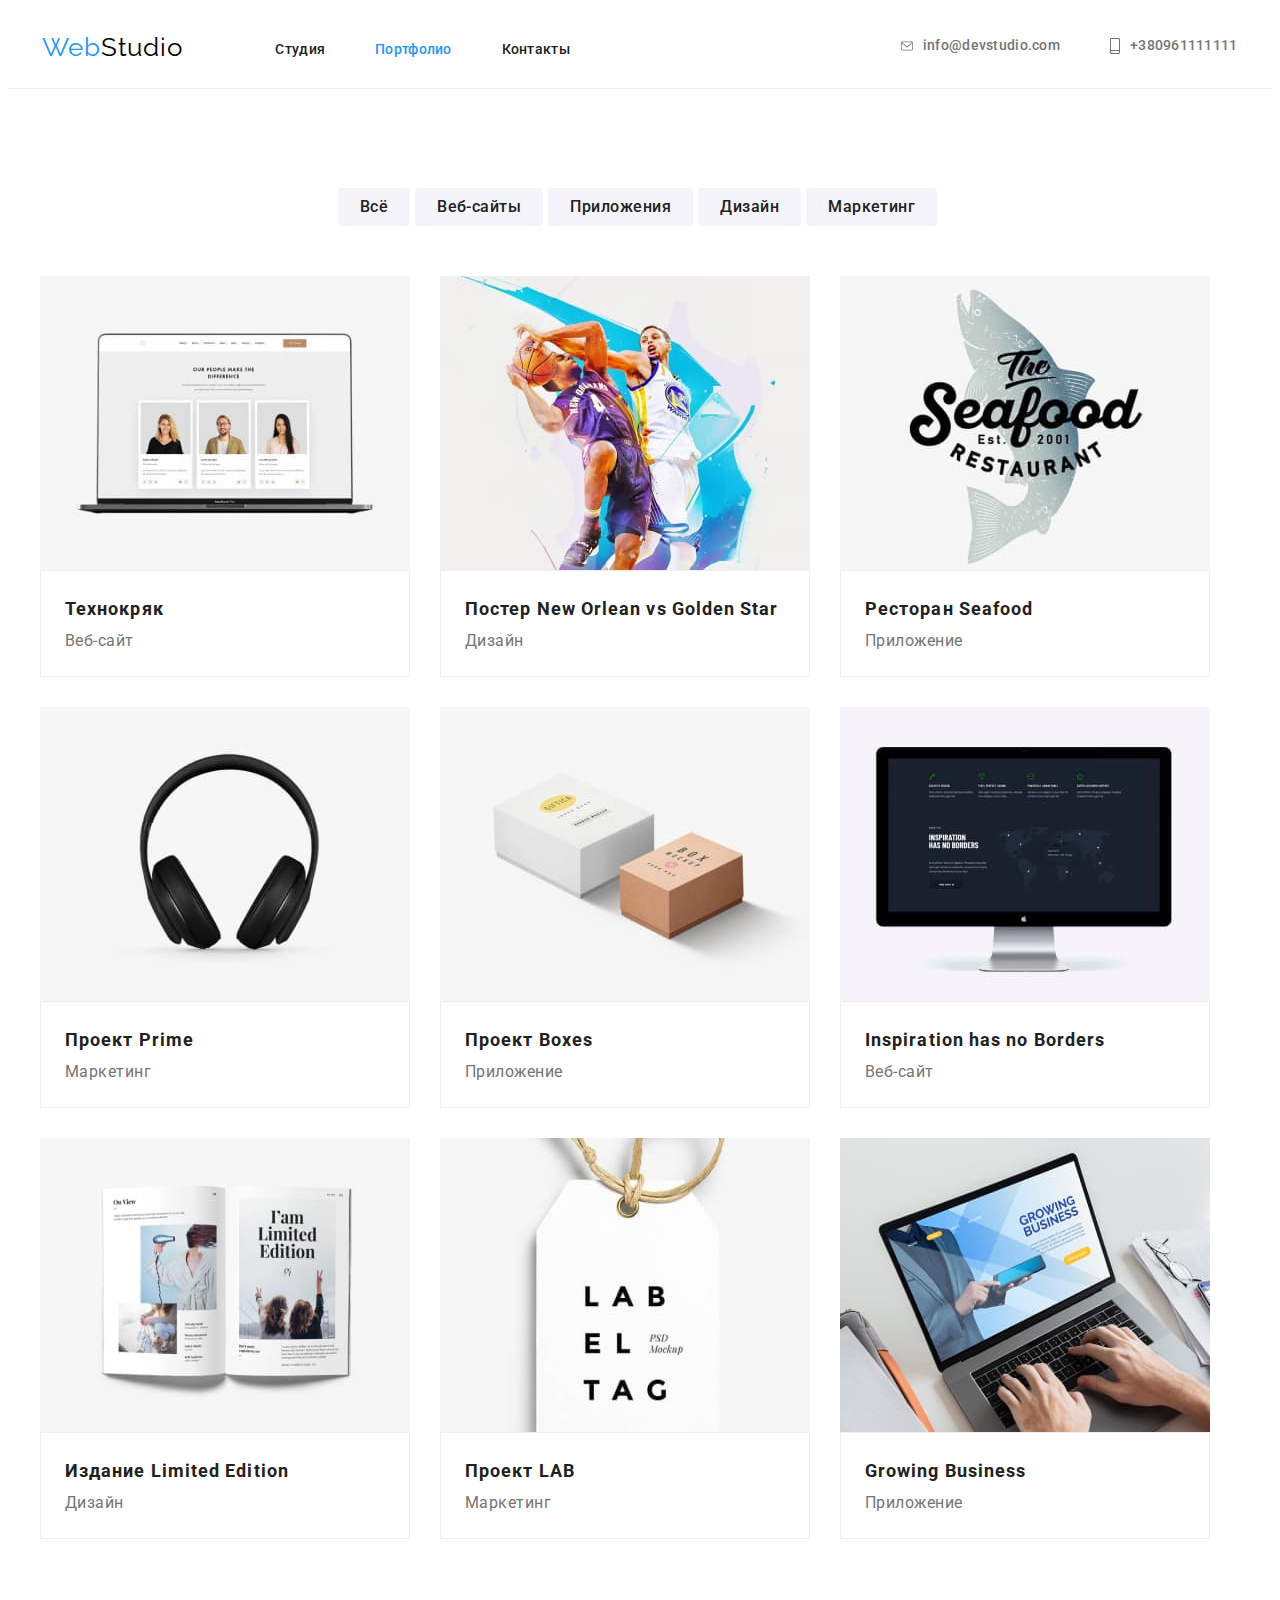
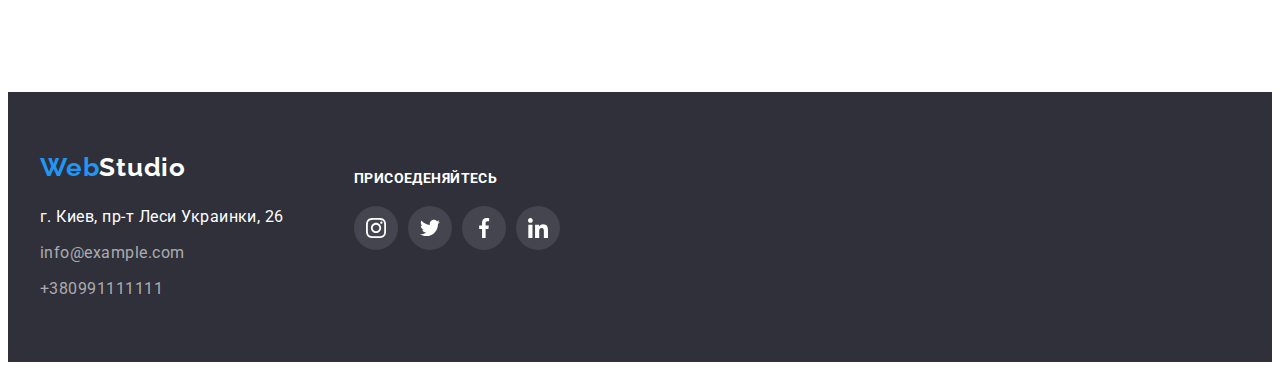
==== portfolio.html @ 8c32306e "Add files via upload" ====
<!DOCTYPE html>
<html lang="ru">
<head>
    <meta charset="UTF-8">
    <meta http-equiv="X-UA-Compatible" content="IE=edge">
    <meta name="viewport" content="width=device-width, initial-scale=1.0">
    <title>Portfolio</title>
    <link rel="preconnect" href="https://fonts.googleapis.com">
    <link rel="preconnect" href="https://fonts.gstatic.com" crossorigin>
    <link href="https://fonts.googleapis.com/css2?family=Raleway:wght@700&family=Roboto:wght@400;500;700;900&display=swap" rel="stylesheet">
    <link rel="stylesheet" href="https://cdnjs.cloudflare.com/ajax/libs/modern-normalize/1.1.0/modern-normalize.min.css" integrity="sha512-wpPYUAdjBVSE4KJnH1VR1HeZfpl1ub8YT/NKx4PuQ5NmX2tKuGu6U/JRp5y+Y8XG2tV+wKQpNHVUX03MfMFn9Q==" crossorigin="anonymous" referrerpolicy="no-referrer" />
    <link rel="stylesheet" href="./css/style.css">
</head>
<body class="body">

    <!--Шапка сайта-->

    <header class="head">
        <div class="header container">
           
            <a class="logo" href="index.html"> <span class="web-style">Web</span><span class="studio-style">Studio</span> </a>
     
            <nav class="nav-box">
                <ul class="nav-links">
                    <li class="nav-items"><a href="index.html" class="nav-link">Студия</a></li>
                    <li class="nav-items"><a href="portfolio.html" class="nav-link active-page">Портфолио</a></li>
                    <li class="nav-items"><a href="" class="nav-link">Контакты</a></li>
                </ul>
                <ul class="link-box">
                    <li class="mail">
                        <a href="mailto:info@devstudio.com" class="link-box_mail">
                            <svg class="card-icon" width="12" height="16">
                                <use href="./img/sprite.svg#icon-envelope"></use>
                            </svg>
                            info@devstudio.com
                        </a>
                    </li>
                    <li>
                        <a href="tel:+380961111111" class="link-box_phone">
                            <svg class="card-icon" width="10" height="16">
                                <use href="./img/sprite.svg#icon-smartphone"></use>
                            </svg>
                            +380961111111
                        </a>
                    </li>
                </ul>
            </nav>
        </div>

    </header>
    
    <main> 

        <!--Вкладки сйта-->

        <section class="portfolio-box">
            <div class="container">
                
                <ul class="buttons">
                    <li><button type="button" class="button-portfolio">Всё</button></li>
                    <li><button type="button" class="button-portfolio">Веб-сайты</button></li>
                    <li><button type="button" class="button-portfolio">Приложения</button></li>
                    <li><button type="button" class="button-portfolio">Дизайн</button></li>
                    <li><button type="button" class="button-portfolio">Маркетинг</button></li>
                </ul>
            
        <!--Проекты-->
            
                <ul class="project">
                    <li class="project-list">
                        <img src="./img/portfolio/img_1.jpg" alt="Технокряк">
                        <div class="project-text">
                            <h3 class="project-name">Технокряк</h3>
                            <p class="project-work">Веб-сайт</p>
                        </div>
                        
                    </li>
                    <li class="project-list">
                        <img src="./img/portfolio/img_2.jpg" alt="Постер New Orlean vs Golden Star">
                        <div class="project-text">
                            <h3 class="project-name">Постер New Orlean vs Golden Star</h3>
                            <p class="project-work">Дизайн</p>
                        </div>
                        
                    </li>
                    <li class="project-list">
                        <img src="./img/portfolio/img_3.jpg" alt="Ресторан Seafood">
                        <div class="project-text">
                            <h3 class="project-name">Ресторан Seafood</h3>
                            <p class="project-work">Приложение</p>
                        </div>
                        
                    </li>
                    <li class="project-list">
                        <img src="./img/portfolio/img_4.jpg" alt="Проект Prime">
                        <div class="project-text">
                            <h3 class="project-name">Проект Prime</h3>
                            <p class="project-work">Маркетинг</p>
                        </div>
                        
                    </li>
                    <li class="project-list">
                        <img src="./img/portfolio/img_5.jpg" alt="Проект Boxes">
                        <div class="project-text">
                            <h3 class="project-name">Проект Boxes</h3>
                            <p class="project-work">Приложение</p>
                        </div>
                        
                    </li>
                    <li class="project-list">
                        <img src="./img/portfolio/img_6.jpg" alt="Inspiration has no Borders">
                        <div class="project-text">
                            <h3 class="project-name">Inspiration has no Borders</h3>
                            <p class="project-work">Веб-сайт</p>
                        </div>
                        
                    </li>
                    <li class="project-list">
                        <img src="./img/portfolio/img_7.jpg" alt="Издание Limited Edition">
                        <div class="project-text">
                            <h3 class="project-name">Издание Limited Edition</h3>
                            <p class="project-work">Дизайн</p>
                        </div>
                        
                    </li>
                    <li class="project-list">
                        <img src="./img/portfolio/img_8.jpg" alt="Проект LAB">
                        <div class="project-text">
                            <h3 class="project-name">Проект LAB</h3>
                            <p class="project-work">Маркетинг</p>
                        </div>
                        
                    </li>
                    <li class="project-list">
                        <img src="./img/portfolio/img_9.jpg" alt="Growing Business">
                        <div class="project-text">
                            <h3 class="project-name">Growing Business</h3>
                            <p class="project-work">Приложение</p>
                        </div>
                        
                    </li>
                </ul>
            </div>
        </section>
        
    </main>
            
        <!--Футер-->
        
        <footer class="footer">
            <div class="container column">
                <div class="nav-footer">
                    <a class="logo-footer" href="index.html"> <span class="web-style-footer">Web</span><span class="studio-style-footer">Studio</span> </a>
                    <address>
                        <ul>
                            <li class="footer-box">
                                <p class="footer-link location">г. Киев, пр-т Леси Украинки, 26</p>
                            </li>
                            <li class="footer-box">
                                <a class="footer-link" href="mailto:info@example.com">info@example.com</a>
                            </li>
                            <li class="footer-box">
                                <a class="footer-link" href="tel:+380991111111">+380991111111</a>
                            </li>
                        </ul>
                    </address>
                </div>
                <div>
                    <h4 class="footer-icon-name">ПРИСОЕДЕНЯЙТЕСЬ</h4>
                    <ul class="social-links in-footer">
                        <li class="social-link">
                            <a class="link-icon foot" href="#">
                                <svg class="social-icon in-foot" width="20" height="20">
                                    <use href="./img/sprite.svg#icon-instagram"></use>
                                </svg>
                            </a>
                        </li>
                        <li class="social-link">
                            <a class="link-icon foot" href="#">
                                <svg class="social-icon in-foot" width="20" height="20">
                                    <use href="./img/sprite.svg#icon-twitter"></use>
                                </svg>
                            </a>
                        </li>
                        <li class="social-link">
                            <a class="link-icon foot" href="#">
                                <svg class="social-icon in-foot" width="20" height="20">
                                    <use href="img/sprite.svg#icon-facebook"></use>
                                </svg>
                            </a>
                        </li>
                        <li class="social-link">
                            <a class="link-icon foot" href="#">
                                <svg class="social-icon in-foot" width="20" height="20">
                                    <use href="./img/sprite.svg#icon-linkedin"></use>
                                </svg>
                            </a>
                        </li>
                    </ul>
                </div>
            </div>
        </footer>

</body>
</html>
---- css/style.css ----
:root {
    --theme-colour: #2196F3;

    --text-primary: #212121;
    --text-secondary: #757575;
    
    --primary-font: "Roboto";
    --secondary-font: "Raleway";
}

body {
    font-family: var(--primary-font);
}

ul,li {
    list-style: none;
    margin: 0px;
}

a {text-decoration: none;}

address {font-style: normal;}

h1,h2,h3,p{
    margin: auto;
}

img{
    display: block;
    margin: 0;
}

ul,li{
    padding: 0px;
}

h2{
    font-weight: bold;
    font-size: 36px;
    line-height: 1.2;
    text-align: center;
    letter-spacing: 0.03em;
    color: var(--text-primary);
    }
.container{
    width: 1200px;
    margin-left: auto;
    margin-right: auto;
    padding-left: 15px;
    padding-right: 15px;
        
    }

/*Стилизирование хедера*/

    .head{
        border-bottom: 1px solid #ECECEC;
    }

    .header{
        display: flex;
        align-items: center;
        justify-content: center;
        left: 0px;
        top: 80px;
        
    }
    
    .logo{
        font-family: var(--secondary-font), sans-serif;
        font-style: normal;
        font-size: 26px;
        line-height: 1.2;
        letter-spacing: 0.03em;
        margin-right: 93px;
        padding-top: 24px;
        padding-bottom: 25px;  
        }

    .nav-links{
        display: flex;
        margin: 0;
        margin-right: 331px;
    }
    .nav-box{
        background: #FFFFFF;
        display: flex;
        align-items: center;
        
    }
    .web-style{
        color: #2196F3;
    }
    .studio-style{
        color: #000000;
    }
    .nav-items:not(:last-child){
        margin-right: 50px;
    }

    .nav-link:hover,
    .nav-link:focus{
        color: var(--theme-colour);
        }

    .nav-link{
        font-family: var(--primary-font);
        font-style: normal;
        font-weight: 500;
        font-size: 14px;
        line-height: 1.1;
        letter-spacing: 0.02em;
        color: var(--text-primary);
    }

    .active-page{
        color: var(--theme-colour);
    }

    .link-box{
        display: flex;
        margin-left: auto;
    }
    
    .card-icon{
        fill: #757575;
        margin-right: 10px;
    }
    
    
    .link-box_mail,
    .link-box_phone{
        font-family: var(--primary-font);
        font-style: normal;
        font-weight: 500;
        font-size: 14px;
        line-height: 1.1;
        letter-spacing: 0.02em;
        color: var(--text-secondary); 
        display: inline-flex;
    }

    .link-box_mail:hover .card-icon,
    .link-box_mail:focus .card-icon{
        fill: var(--theme-colour);
    }
    .link-box_phone:hover .card-icon,
    .link-box_phone:focus .card-icon{
        fill: var(--theme-colour);
    }
    .link-box_mail:hover,
    .link-box_mail:focus,
    .link-box_phone:hover,
    .link-box_phone:focus{
        color: var(--theme-colour);
    }

    
    .link-box_mail{
        margin-right: 50px;
    }

    .hero-box{
        height: 600px;
        background: #2F303A;
        margin: auto;
        background-image: linear-gradient(to right, rgba(47, 48, 58, 0.4), rgba(47, 48, 58, 0.4)), url(../img/background_image.jpg);
        max-width: 1600px;
    }

    .slogan-box{
        font-weight: 900;
        font-size: 44px;
        line-height: 1.3;
        text-align: center;
        letter-spacing: 0.06em;
        text-transform: uppercase;
        color: #FFFFFF;
        width: 696px;
        padding-top: 200px;
        margin-bottom: 30px;
        }

    .button{
        width: 200px;
        height: 50px;
        background: #2196F3;
        box-shadow: 0px 4px 4px rgba(0, 0, 0, 0.15);
        border-radius: 4px;
        font-weight: bold;
        font-size: 16px;
        line-height: 30px;
        letter-spacing: 0.06em;
        color: #FFFFFF;
        margin: auto;
        display: block;
        }

    .button:hover{
        color: #188CE8;
    }
  
        /* Стилизирование инструментов работы */

    .work-tools{ 
        padding-bottom: 94px;
        padding-top: 94px;
    }

    .work-tools_list{
        width: 270px;
        height: 120px;
    }
    
    .work-tools_box{
        display: flex;
        justify-content: space-between;
    }
    
    .tools-icon{
        
        display: flex;
        align-items: center;
        justify-content: center;
        
    }
    .work-tools-icon{
        display: flex;
        align-items: center;
        justify-content: center;
        background: #F5F4FA;
        border-radius: 4px;
        width: 100%;
        height: 100%;
        margin-bottom: 30px
    }


    .work-tools_name{
        font-weight: bold;
        font-size: 14px;
        line-height: 1.1;
        letter-spacing: 0.03em;
        text-transform: uppercase;
        color: var(--text-primary);
        margin-bottom: 10px;
        }

    .work-tools_text{
        font-weight: normal;
        font-size: 14px;
        line-height: 1.7;
        letter-spacing: 0.03em;
        color:  var(--text-secondary);
        }
    
    /* Чем занимаемся */

    
    .specification{
        padding-top: 94px; 
        padding-bottom: 94px;
    }

    .specification-box{
        display: flex;
        margin-top: 50px;
    }
    .specification-list{
        width: 1200px;
        display: flex;
        justify-content: space-between;
        margin: 0px;
    }
    .specification-item{
        display: flex;
        display: inline-block;
        
    }
    
    /* Стилизироваие блока структуры команды */
        
    .team{
        background: #F5F4FA;
        padding-top: 94px;
        padding-bottom: 94px;
    }
    .team-name{
        margin-bottom: 50px;
        
    }
    
    .team-member-name{
        font-weight: 500;
        font-size: 16px;
        line-height: 1.2;
        letter-spacing: 0.03em;
        color: var(--text-primary);
        display: flex;
        justify-content: center;
        margin-top: 30px;
        }

    .team-list{
        display: flex;
        justify-content: space-between;
        margin: 0px;
        
    }
    .team-item{
        background: #FFFFFF;
        box-shadow: 0px 1px 3px rgba(0, 0, 0, 0.12), 0px 1px 1px rgba(0, 0, 0, 0.14), 0px 2px 1px rgba(0, 0, 0, 0.2);
        border-radius: 0px 0px 4px 4px 
    }
    .team-card{
        margin-bottom: 30px;
    }

    .team-member-specification{
        font-weight: normal;
        font-size: 16px;
        line-height: 1.2;
        letter-spacing: 0.03em;
        color: var(--text-secondary);
        padding-top: 10px;
        display: flex;
        justify-content: center;
    }
    .social-links{
        display: flex;
        justify-content: space-between;
        margin-left: 32px;
        margin-right: 32px;
        margin-top: 16px;
    }
    .social-link{
      display: flex;  
        
    }
    
    .link-icon:hover .social-icon,
    .link-icon:focus .social-icon {
        fill: #FFFFFF;
    }
    .link-icon:hover, .link-icon:focus {
        background-color: #2196F3;
    }
    .link-icon{
        display: inline-flex;
        align-items: center;
        justify-content: center;
        width: 44px;
        height: 44px;
        border-radius: 50%;
    }

    .social-icon{
        fill: #AFB1B8;
    }
    

    /* Постоянные клиенты */
        
    .regular-customers{
        padding-top: 94px;
        padding-bottom: 94px;
    }
    .customers-name{
        font-family: Roboto;
        font-style: normal;
        font-weight: bold;
        font-size: 36px;
        line-height: 42px;
        text-align: center;
        letter-spacing: 0.03em;
        color: #212121;

    }
    .customer-link{
        width: 100%;
        height: 100%;
        fill: #AFB1B8;
        display: flex;
        justify-content: center;
        align-items: center;
        border: 1px solid #AFB1B8;
        border-radius: 4px;
    }
    .customer-link:focus,
    .customer-link:hover{
        border-color: #2196F3;
        fill: #2196F3;
    }
    .customer-box{
        display: flex;
        justify-content: space-between;
        margin-top: 50px;
    }
    .customers-list{
        width: 170px;
        height: 92px;
        box-sizing: border-box;
        

    }
    

        /* Стилизирование футера */
    
    .footer{
        background: #2F303A;
        padding-top: 60px;
        padding-bottom: 60px;
        
    }

    .column{
        display: flex;
    }
     
    .logo-footer{
        display: inline-block;
        font-family: Raleway, sans-serif;
        font-style: normal;
        font-weight: 700;
        font-size: 26px;
        line-height: 1.2;
        letter-spacing: 0.03em;
        margin-bottom: 20px;
        }

    .footer-link{
        display: flex;
        font-style: normal;
        font-weight: 400;
        line-height: 1.7;
        letter-spacing: 0.03em;
        color: rgba(255, 255, 255, 0.6);
        }

    .nav-footer{
        margin-right: 70px;
    }

    .location{
        color: #FFFFFF;
    }
    .in-footer{
        margin-left: 0px;
    }
    .in-foot{
        fill: #FFFFFF;
    }

    .foot{
        background: rgba(255, 255, 255, 0.1);
        margin-right: 10px;
    }
    
    .footer-box{
        margin-bottom: 9px;
        }

    .footer-box:last-child {
        margin-bottom: 0;
        }
    

    .studio-style-footer{
        font-weight: bold;
        font-size: 26px;
        line-height: 1.2;
        letter-spacing: 0.03em;
        color: #FFFFFF;
        }

    .logo-footer{
        font-weight: bold;
        font-size: 26px;
        line-height: 1.2;
        letter-spacing: 0.03em;
        color: #FFFFFF;
        }

    .web-style-footer{
        font-family: var(--secondary-font), sans-serif;
        font-size: 26px;
        line-height: 1.2;
        letter-spacing: 0.03em;
        color: #2196F3;
        }

    .footer-icon-name{
        color: #FFFFFF;
        margin-bottom: 20px;
        font-family: Roboto;
        font-style: normal;
        font-weight: bold;
        font-size: 14px;
        line-height: 16px;
        letter-spacing: 0.03em;
    }
    

   

    /* Стилизирование кнопок портфолио */

    .buttons{
        display: flex;
        justify-content: center;
        margin-bottom: 50px;
    }

    .button-portfolio{
        font-family: var(--primary-font);
        font-weight: 500;
        font-size: 16px;
        line-height: 1.6;
        text-align: center;
        letter-spacing: 0.03em; 
        color: var(--text-primary);
        margin-right: 5px;
        padding-left: 22px;
        padding-right: 22px;
        height: 38px;
        background: #F5F4FA;
        border-radius: 4px;
        border: none;
    }
    .button-portfolio:hover,
    .button-portfolio:focus {
        background-color: var(--theme-colour);
        color: #FFFFFF;
        box-shadow: 0px 1px 1px rgba(0, 0, 0, 0.12), 0px 4px 4px rgba(0, 0, 0, 0.06), 1px 4px 6px rgba(0, 0, 0, 0.16);
    }

    .project{
        display: flex;
        flex-wrap: wrap;
        
    }

    .project-name{
        font-family: var(--primary-font);
        font-style: normal;
        font-weight: bold;
        font-size: 18px;
        line-height: 2;
        letter-spacing: 0.06em;
        color: var(--text-primary);
        
    }
   .project-work{
        font-family: var(--primary-font);
        font-style: normal;
        font-weight: normal;
        font-size: 16px;
        line-height: 1.8;
        letter-spacing: 0.03em;
        color: var(--text-secondary);
        
    }
    .project-list{
        background: #FFFFFF;
        box-sizing: border-box;
        margin-bottom: 30px;
        margin-right: 30px;
    }
    .project-list:focus,
    .project-list:hover {
        box-shadow: 0px 1px 1px rgba(0, 0, 0, 0.12), 0px 4px 4px rgba(0, 0, 0, 0.06), 1px 4px 6px rgba(0, 0, 0, 0.16);
    }
    .project-list:nth-child(3n+3) {
        margin-right: 0px;
    }
    
    .project-text{
       padding: 20px 24px 20px 24px; 
       border: 1px solid #EEEEEE;
    }
    .portfolio-box{
        
        padding-bottom: 89px;
        padding-top: 99px;
        margin-bottom: 34px;
    }
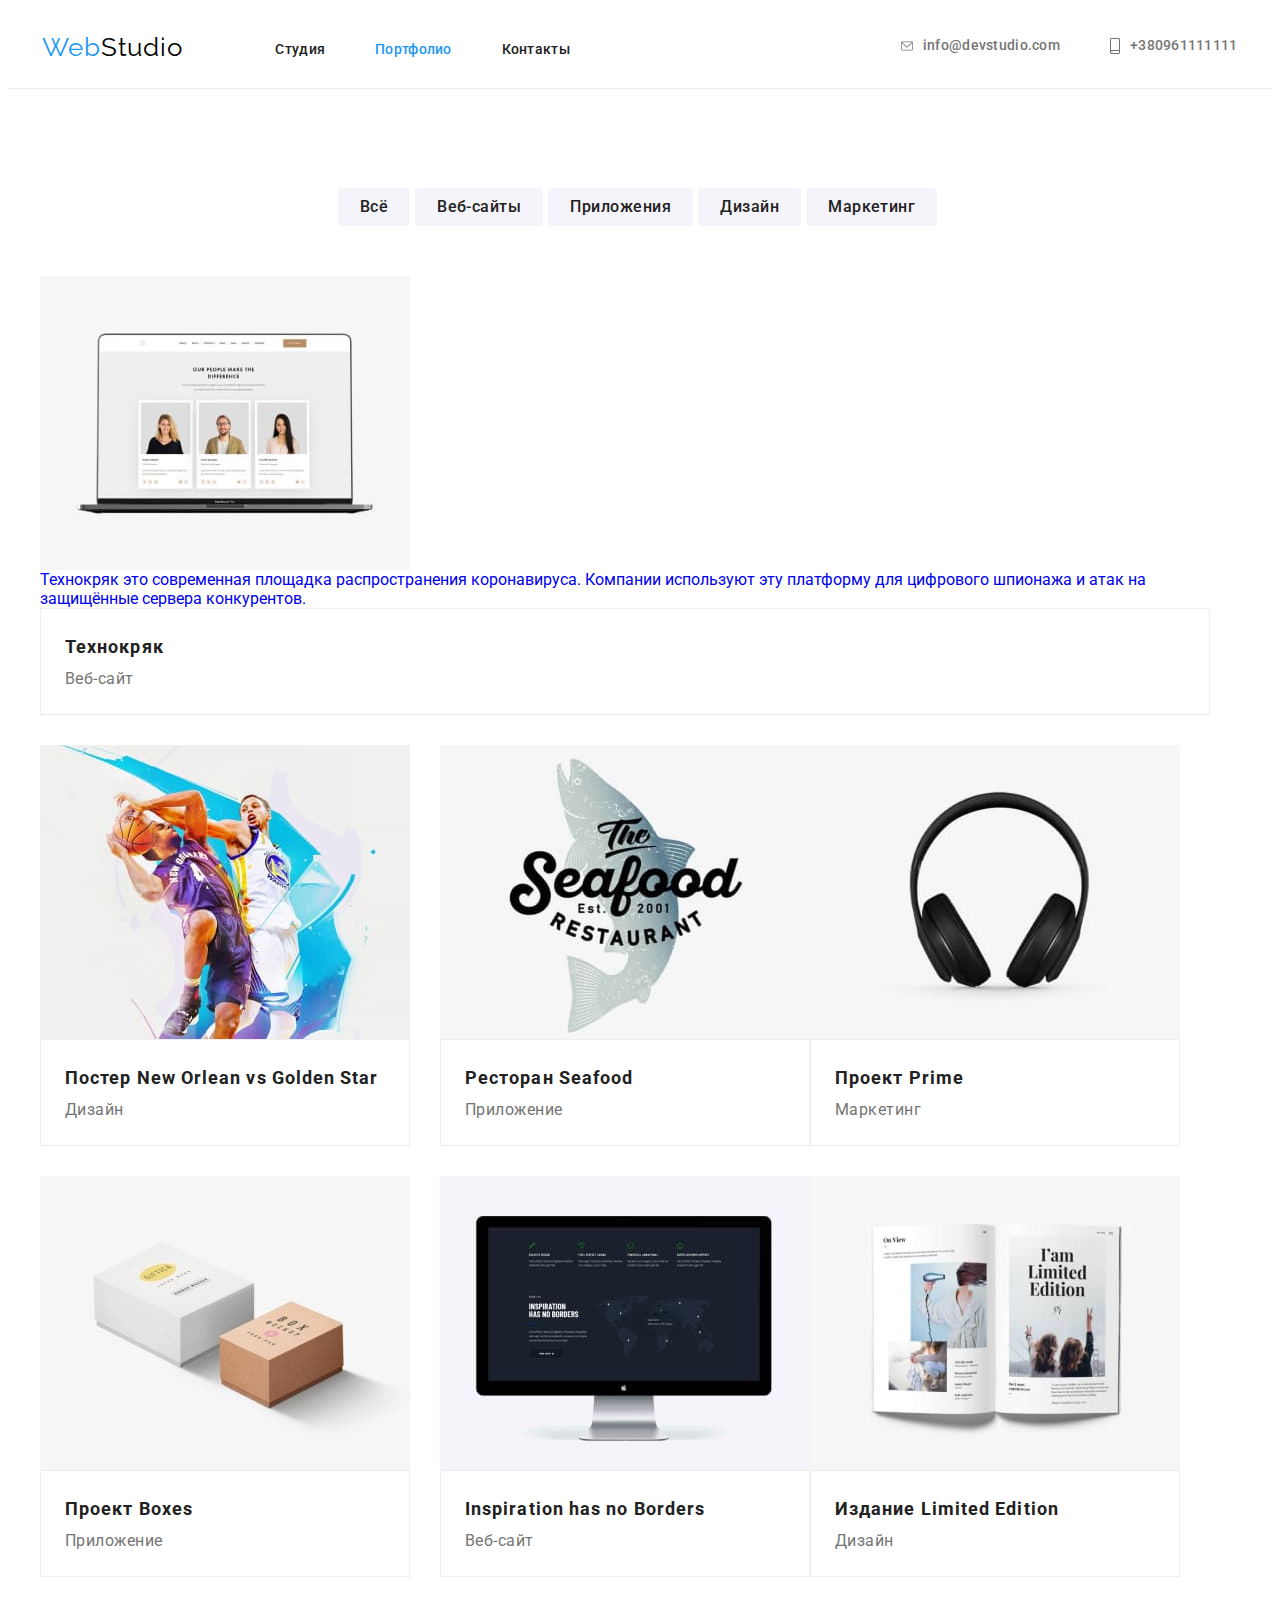
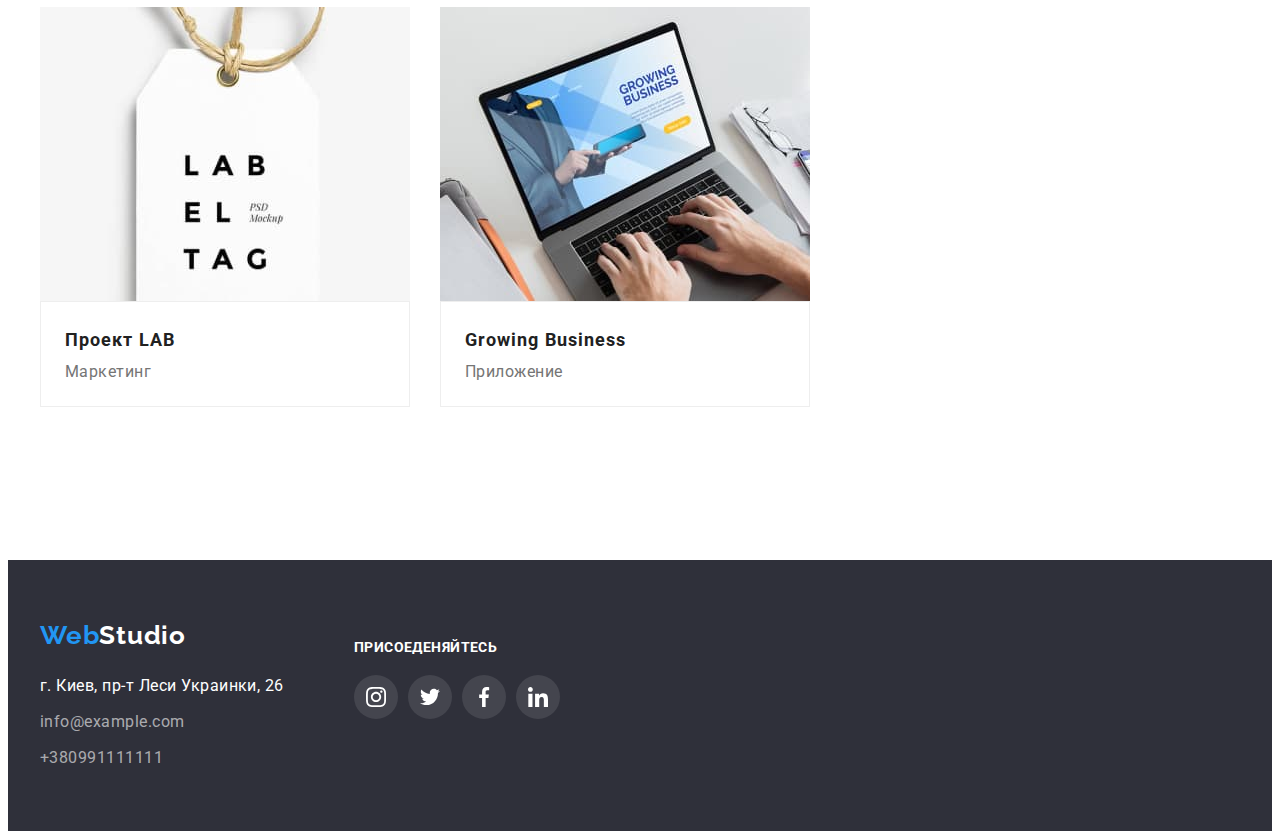
==== commit 3cbb6e06: "23,17" ====
--- a/portfolio.html
+++ b/portfolio.html
@@ -68,11 +68,19 @@
             
                 <ul class="project">
                     <li class="project-list">
-                        <img src="./img/portfolio/img_1.jpg" alt="Технокряк">
-                        <div class="project-text">
-                            <h3 class="project-name">Технокряк</h3>
-                            <p class="project-work">Веб-сайт</p>
-                        </div>
+                        <a href="#" class="description">
+                            <div class="portfolio-descriptions">
+                                <img src="./img/portfolio/img_1.jpg" alt="Технокряк">
+                                <p class="deccription-text">
+                                    Технокряк это современная площадка распространения коронавируса. Компании используют эту платформу для цифрового шпионажа и атак на защищённые сервера конкурентов.
+                                </p>
+                            </div>
+                            
+                            <div class="project-text">
+                                <h3 class="project-name">Технокряк</h3>
+                                <p class="project-work">Веб-сайт</p>
+                            </div>
+                        </a>
                         
                     </li>
                     <li class="project-list">
--- a/css/style.css
+++ b/css/style.css
@@ -571,6 +571,35 @@
     .project-list:hover {
         box-shadow: 0px 1px 1px rgba(0, 0, 0, 0.12), 0px 4px 4px rgba(0, 0, 0, 0.06), 1px 4px 6px rgba(0, 0, 0, 0.16);
     }
+    .portfolio-description{
+        position: relative;
+        overflow: hidden;
+    }
+    .description-text{
+        width: 100%;
+        height: 100%;
+        background: rgba(33, 150, 243, 0.9);
+        position: absolute;
+        left: 0;
+        top: 0;
+        font-family: Roboto;
+        font-style: normal;
+        font-weight: normal;
+        font-size: 18px;
+        line-height: 28px;
+        letter-spacing: 0.03em;
+        color: #FFFFFF;
+        transform: translateY(100%);
+        transition: transform250ms cubic-bezier(0.4, 0, 0.2, 1);
+    }
+    .description:hover .description-text {
+        transform: translateY(0);
+        opacity: 1;
+    }
+    .description:focus .description-text {
+        transform: translateY(0);
+        opacity: 1;
+    }
     .project-list:nth-child(3n+3) {
         margin-right: 0px;
     }
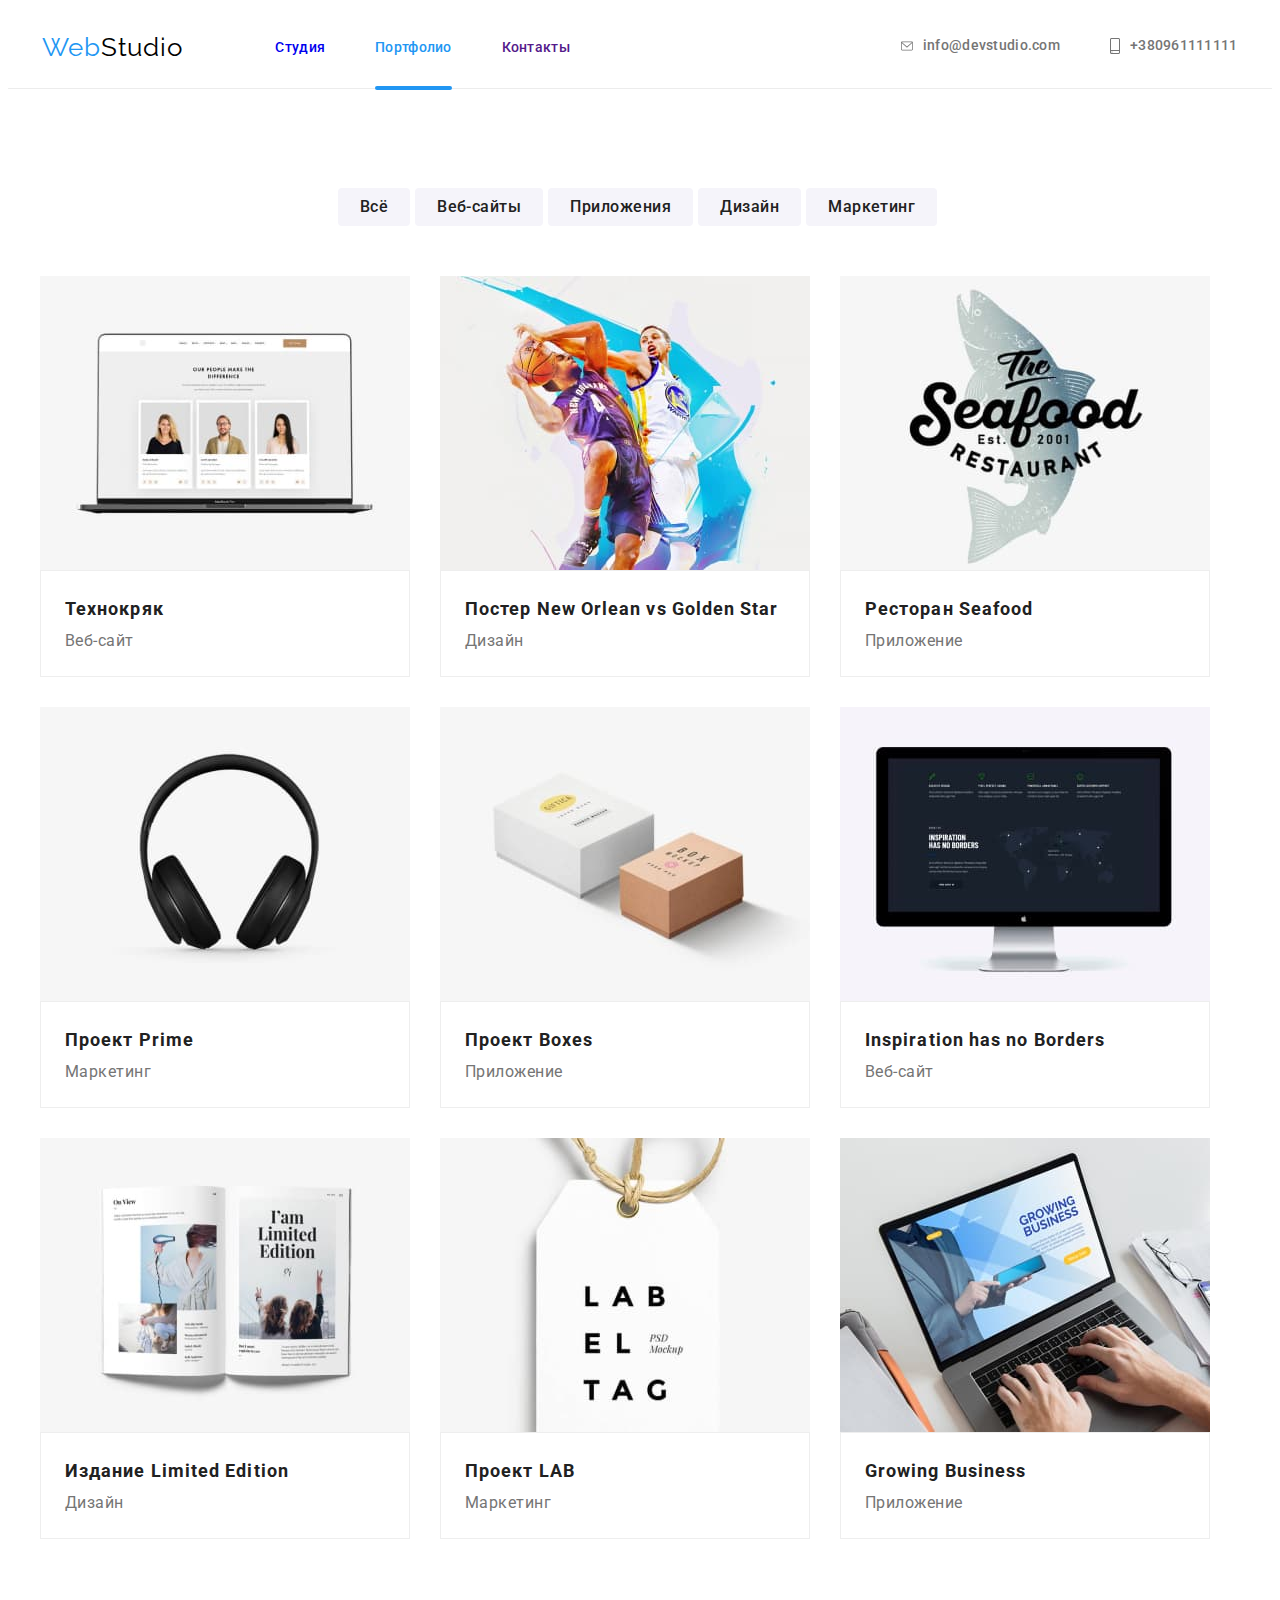
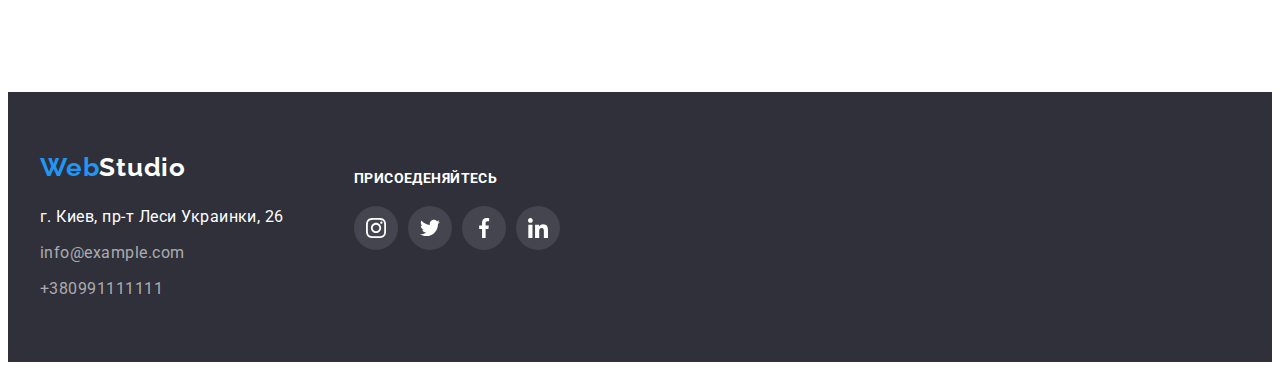
==== commit 81a028b2: "01,06,,,22,12" ====
--- a/portfolio.html
+++ b/portfolio.html
@@ -64,15 +64,19 @@
                     <li><button type="button" class="button-portfolio">Маркетинг</button></li>
                 </ul>
             
-        <!--Проекты-->
+                <!--Проекты-->
             
                 <ul class="project">
                     <li class="project-list">
                         <a href="#" class="description">
-                            <div class="portfolio-descriptions">
+                            <div class="portfolio-description">
                                 <img src="./img/portfolio/img_1.jpg" alt="Технокряк">
-                                <p class="deccription-text">
-                                    Технокряк это современная площадка распространения коронавируса. Компании используют эту платформу для цифрового шпионажа и атак на защищённые сервера конкурентов.
+                                <p class="description-text">
+                                    Технокряк это современная площадка
+                                     распространения коронавируса. 
+                                     Компании используют эту платформу 
+                                     для цифрового шпионажа и атак на 
+                                     защищённые сервера конкурентов.
                                 </p>
                             </div>
                             
@@ -81,71 +85,163 @@
                                 <p class="project-work">Веб-сайт</p>
                             </div>
                         </a>
-                        
-                    </li>
-                    <li class="project-list">
-                        <img src="./img/portfolio/img_2.jpg" alt="Постер New Orlean vs Golden Star">
-                        <div class="project-text">
+                    </li>
+                    <li class="project-list">
+                        <a href="#" class="description">
+                            <div class="portfolio-description">
+                                <img src="./img/portfolio/img_2.jpg" alt="Постер New Orlean vs Golden Star">
+                                <p class="description-text">
+                                    New Orlean это современная команда
+                                     распространения коронавируса. 
+                                     Компании используют эту команду 
+                                     для силового налёта и атак на 
+                                     защищённые базы конкурентов.
+                                </p>
+                            </div>
+                            
+                            <div class="project-text">
                             <h3 class="project-name">Постер New Orlean vs Golden Star</h3>
                             <p class="project-work">Дизайн</p>
                         </div>
-                        
-                    </li>
-                    <li class="project-list">
-                        <img src="./img/portfolio/img_3.jpg" alt="Ресторан Seafood">
-                        <div class="project-text">
+                        </a>
+                    </li>
+                    
+                    <li class="project-list">
+                        <a href="#" class="description">
+                            <div class="portfolio-description">
+                                <img src="./img/portfolio/img_3.jpg" alt="Ресторан Seafood">
+                                <p class="description-text">
+                                    Ресторан Seafood это современный
+                                     ресторан паназиатской кухни, с 
+                                     широким ассортиментом блюд из 
+                                     рыбы и морепродуктов.
+                                </p>
+                            </div>
+                            
+                            <div class="project-text">
                             <h3 class="project-name">Ресторан Seafood</h3>
                             <p class="project-work">Приложение</p>
                         </div>
-                        
-                    </li>
-                    <li class="project-list">
-                        <img src="./img/portfolio/img_4.jpg" alt="Проект Prime">
-                        <div class="project-text">
-                            <h3 class="project-name">Проект Prime</h3>
-                            <p class="project-work">Маркетинг</p>
-                        </div>
-                        
-                    </li>
-                    <li class="project-list">
-                        <img src="./img/portfolio/img_5.jpg" alt="Проект Boxes">
-                        <div class="project-text">
-                            <h3 class="project-name">Проект Boxes</h3>
-                            <p class="project-work">Приложение</p>
-                        </div>
-                        
-                    </li>
-                    <li class="project-list">
-                        <img src="./img/portfolio/img_6.jpg" alt="Inspiration has no Borders">
-                        <div class="project-text">
-                            <h3 class="project-name">Inspiration has no Borders</h3>
-                            <p class="project-work">Веб-сайт</p>
-                        </div>
-                        
-                    </li>
-                    <li class="project-list">
-                        <img src="./img/portfolio/img_7.jpg" alt="Издание Limited Edition">
-                        <div class="project-text">
-                            <h3 class="project-name">Издание Limited Edition</h3>
-                            <p class="project-work">Дизайн</p>
-                        </div>
-                        
-                    </li>
-                    <li class="project-list">
-                        <img src="./img/portfolio/img_8.jpg" alt="Проект LAB">
-                        <div class="project-text">
+                        </a>
+                    </li>
+
+                    <li class="project-list">
+                        <a href="#" class="description">
+                            <div class="portfolio-description">
+                                <img src="./img/portfolio/img_4.jpg" alt="Проект Prime">
+                                <p class="description-text">
+                                    Мог бы что-то и про них 
+                                    написать, но увы мало 
+                                    времени, отстаю. Так что 
+                                    Технокряк форэва
+                                </p>
+                            </div>
+
+                            <div class="project-text">
+                                <h3 class="project-name">Проект Prime</h3>
+                                <p class="project-work">Маркетинг</p>
+                            </div>
+                        </a>
+                    </li>
+
+                    <li class="project-list">
+                        <a href="#" class="description">
+                            <div class="portfolio-description">
+                                <img src="./img/portfolio/img_5.jpg" alt="Проект Boxes">
+                                <p class="description-text">
+                                    Технокряк это современная площадка
+                                     распространения коронавируса. 
+                                     Компании используют эту платформу 
+                                     для цифрового шпионажа и атак на 
+                                     защищённые сервера конкурентов.
+                                </p>
+                            </div>
+                            
+                            <div class="project-text">
+                                <h3 class="project-name">Проект Boxes</h3>
+                                <p class="project-work">Приложение</p>
+                            </div>
+                        </a>
+                    </li>
+
+                    <li class="project-list">
+                        <a href="#" class="description">
+                            <div class="portfolio-description">
+                                <img src="./img/portfolio/img_6.jpg" alt="Inspiration has no Borders">
+                                <p class="description-text">
+                                    Технокряк это современная площадка
+                                     распространения коронавируса. 
+                                     Компании используют эту платформу 
+                                     для цифрового шпионажа и атак на 
+                                     защищённые сервера конкурентов.
+                                </p>
+                            </div>
+                            
+                            <div class="project-text">
+                                <h3 class="project-name">Inspiration has no Borders</h3>
+                                <p class="project-work">Веб-сайт</p>
+                            </div>
+                        </a>
+                    </li>
+
+                    <li class="project-list">
+                        <a href="#" class="description">
+                            <div class="portfolio-description">
+                                <img src="./img/portfolio/img_7.jpg" alt="Издание Limited Edition">
+                                <p class="description-text">
+                                    Технокряк это современная площадка
+                                     распространения коронавируса. 
+                                     Компании используют эту платформу 
+                                     для цифрового шпионажа и атак на 
+                                     защищённые сервера конкурентов.
+                                </p>
+                            </div>
+                            
+                            <div class="project-text">
+                                <h3 class="project-name">Издание Limited Edition</h3>
+                                <p class="project-work">Дизайн</p>
+                            </div>
+                        </a>
+                    </li>
+
+                    <li class="project-list">
+                        <a href="#" class="description">
+                            <div class="portfolio-description">
+                                <img src="./img/portfolio/img_8.jpg" alt="Проект LAB">
+                                <p class="description-text">
+                                    Технокряк это современная площадка
+                                     распространения коронавируса. 
+                                     Компании используют эту платформу 
+                                     для цифрового шпионажа и атак на 
+                                     защищённые сервера конкурентов.
+                                </p>
+                            </div>
+                            
+                            <div class="project-text">
                             <h3 class="project-name">Проект LAB</h3>
                             <p class="project-work">Маркетинг</p>
                         </div>
-                        
-                    </li>
-                    <li class="project-list">
-                        <img src="./img/portfolio/img_9.jpg" alt="Growing Business">
-                        <div class="project-text">
+                        </a>
+                    </li>
+
+                    <li class="project-list">
+                        <a href="#" class="description">
+                            <div class="portfolio-description">
+                                <img src="./img/portfolio/img_9.jpg" alt="Growing Business">
+                                <p class="description-text">
+                                    Технокряк это современная площадка
+                                     распространения коронавируса. 
+                                     Компании используют эту платформу 
+                                     для цифрового шпионажа и атак на 
+                                     защищённые сервера конкурентов.
+                                </p>
+                            </div>
+                            
+                            <div class="project-text">
                             <h3 class="project-name">Growing Business</h3>
                             <p class="project-work">Приложение</p>
                         </div>
-                        
+                        </a>
                     </li>
                 </ul>
             </div>
--- a/css/style.css
+++ b/css/style.css
@@ -110,11 +110,22 @@
         font-size: 14px;
         line-height: 1.1;
         letter-spacing: 0.02em;
-        color: var(--text-primary);
-    }
+    }
+    
 
     .active-page{
         color: var(--theme-colour);
+    }
+    .active-page::after {
+        content: "";
+        display: block;
+        position: relative;
+        top: 30px;
+        bottom: auto;
+        width: 100%;
+        height: 4px;
+        border-radius: 4px;
+        background-color: #2196F3;
     }
 
     .link-box{
@@ -589,6 +600,7 @@
         line-height: 28px;
         letter-spacing: 0.03em;
         color: #FFFFFF;
+        padding: 24px 63px;
         transform: translateY(100%);
         transition: transform250ms cubic-bezier(0.4, 0, 0.2, 1);
     }
